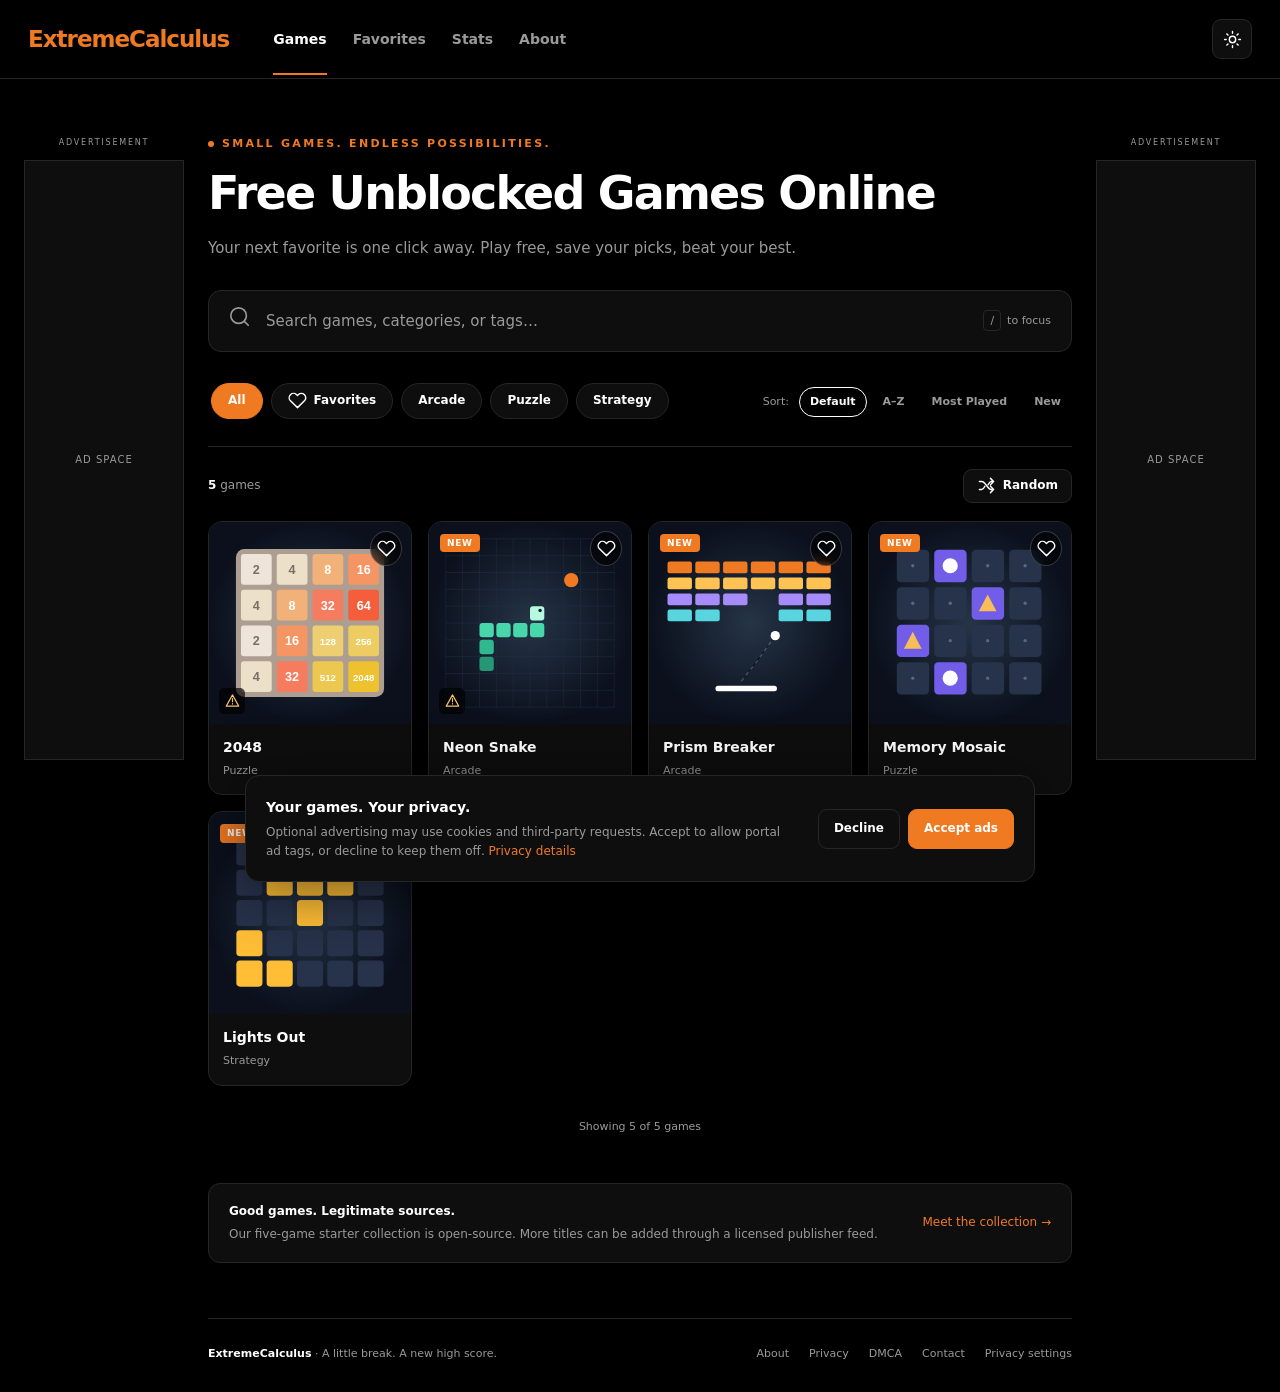
==== index.html @ 05b3d7cf "Build ExtremeCalculus static games portal" ====
<!doctype html>
<html lang="en"><head><meta charset="utf-8"><meta name="viewport" content="width=device-width, initial-scale=1"><meta name="theme-color" content="#000000"><title>ExtremeCalculus — Free HTML5 Games</title><meta name="description" content="Play free, licensed HTML5 games. Discover puzzles and arcade games, save favorites, and track your own stats on ExtremeCalculus."><meta property="og:type" content="website"><meta property="og:site_name" content="ExtremeCalculus"><meta property="og:title" content="ExtremeCalculus — Free HTML5 Games"><meta property="og:description" content="Play free, licensed HTML5 games. Discover puzzles and arcade games, save favorites, and track your own stats on ExtremeCalculus."><meta property="og:url" content="https://allegendpl.github.io/Homeworkcalculusextreme/index.html"><meta property="og:image" content="https://allegendpl.github.io/Homeworkcalculusextreme/icons/icon-512.png"><link rel="canonical" href="https://allegendpl.github.io/Homeworkcalculusextreme/index.html"><link rel="icon" href="icons/icon.svg" type="image/svg+xml"><link rel="apple-touch-icon" href="icons/icon-192.png"><link rel="manifest" href="manifest.json"><link rel="stylesheet" href="css/style.css"><script src="js/app.js" defer></script><script src="js/ads.js" defer></script></head>
<body data-page="home"><a class="skip-link" href="#main">Skip to content</a>
<header class="topbar"><div class="topbar-inner"><a class="logo" href="index.html">ExtremeCalculus</a><nav class="nav" aria-label="Main navigation"><a data-nav="games" href="index.html">Games</a><a href="index.html#favorites">Favorites</a><a data-nav="stats" href="stats.html">Stats</a><a data-nav="about" href="about.html">About</a></nav><div class="top-actions"><button id="theme-toggle" class="icon-button" aria-label="Switch to light theme"></button><button id="install-button" class="outline" data-icon="down" hidden>Install</button></div></div></header><div class="site-layout"><aside class="ad-rail" aria-label="Left advertising"><div class="ad-sticky"><span class="ad-label">ADVERTISEMENT</span><div class="ad-slot" data-slot="left"></div></div></aside><main id="main" class="content"><section class="hero"><p class="eyebrow"><span class="status-dot"></span> Small games. Endless possibilities.</p><h1>Free Unblocked Games Online</h1><p>Your next favorite is one click away. Play free, save your picks, beat your best.</p></section>
<label class="search-box" for="search"><span data-icon="search"></span><span class="sr-only">Search games by title, category, or tags</span><input id="search" type="search" placeholder="Search games, categories, or tags…" autocomplete="off"><span class="search-hint"><kbd>/</kbd> to focus</span></label>
<div class="filters"><div class="category-wrap"><div id="categories" class="category-pills" role="group" aria-label="Filter by category"><button class="pill" data-category="All" aria-pressed="true">All</button><button class="pill" data-category="Favorites" aria-pressed="false" data-icon="heart">Favorites</button></div></div><div id="sorts" class="sort-pills" role="group" aria-label="Sort games"><span>Sort:</span><button data-sort="default" aria-pressed="true">Default</button><button data-sort="az" aria-pressed="false">A–Z</button><button data-sort="played" aria-pressed="false">Most Played</button><button data-sort="new" aria-pressed="false">New</button></div></div><aside class="mobile-ad" aria-label="Mobile advertising"><span class="ad-label">ADVERTISEMENT</span><div class="ad-slot" data-slot="mobile"></div></aside>
<div class="grid-toolbar"><p id="game-count" role="status" aria-live="polite">Loading games…</p><button id="random-button" class="random-button" data-icon="shuffle" disabled>Random</button></div>
<section id="game-grid" class="game-grid" aria-label="Games"></section><p id="empty-state" class="empty-state" hidden></p><noscript><p class="empty-state">Enable JavaScript to browse the catalog and play. No account is required.</p></noscript><div class="load-more-wrap"><button id="load-more" data-icon="down" hidden>Load more</button><p id="grid-progress" role="status"></p></div>
<section class="catalog-note"><p><strong>Good games. Legitimate sources.</strong>Our five-game starter collection is open-source. More titles can be added through a licensed publisher feed.</p><a href="about.html">Meet the collection →</a></section><footer class="footer"><div><span class="footer-brand">ExtremeCalculus</span> <span>· A little break. A new high score.</span></div><nav class="footer-links" aria-label="Footer"><a href="about.html">About</a><a href="privacy.html">Privacy</a><a href="dmca.html">DMCA</a><a href="contact.html">Contact</a><button id="privacy-settings" class="privacy-button">Privacy settings</button></nav></footer></main><aside class="ad-rail" aria-label="Right advertising"><div class="ad-sticky"><span class="ad-label">ADVERTISEMENT</span><div class="ad-slot" data-slot="right"></div></div></aside></div>
</body></html>
---- css/style.css ----
:root{color-scheme:dark;--bg:#000;--card:#0e0e0e;--border:#262626;--text:#fff;--muted:#9a9a9a;--accent:#f07a22;--hover:#171717;font-family:Inter,system-ui,-apple-system,BlinkMacSystemFont,"Segoe UI",sans-serif}
:root[data-theme=light]{color-scheme:light;--bg:#fafafa;--card:#fff;--border:#d8d8d8;--text:#171717;--muted:#656565;--hover:#eee}*{box-sizing:border-box}body{margin:0;background:var(--bg);color:var(--text);font-size:14px;line-height:1.6}a{color:inherit;text-decoration:none}button,input{font:inherit}button,.button{cursor:pointer;min-height:40px;border:1px solid var(--border);border-radius:9px;background:var(--card);color:var(--text);padding:9px 15px;display:inline-flex;align-items:center;justify-content:center;gap:7px;font-weight:550}button:hover,.button:hover{background:var(--hover);border-color:var(--muted)}button:disabled{opacity:.45;cursor:default}a:focus-visible,button:focus-visible,input:focus-visible,[tabindex]:focus-visible{outline:3px solid var(--accent);outline-offset:4px}[hidden]{display:none!important}.muted{color:var(--muted)}.accent{color:var(--accent)}.primary{background:var(--accent);border-color:var(--accent);color:#fff}.primary:hover{background:#c96118;border-color:#c96118}.outline{color:var(--accent);border-color:var(--accent);background:transparent}.icon{width:19px;height:19px;flex-shrink:0;fill:none;stroke:currentColor;stroke-width:1.8;stroke-linecap:round;stroke-linejoin:round}.icon-button{width:40px;padding:9px}.skip-link{position:fixed;top:-80px;left:16px;z-index:100;background:var(--accent);padding:12px}.skip-link:focus{top:8px}.topbar{border-bottom:1px solid var(--border)}.topbar-inner{max-width:1480px;margin:auto;min-height:78px;display:flex;align-items:center;gap:44px;padding:15px 28px}.logo{color:var(--accent);font-size:23px;font-weight:850;letter-spacing:-1px;white-space:nowrap}.nav{display:flex;gap:26px}.nav a{color:var(--muted);font-weight:550}.nav a:hover,.nav a[aria-current=page]{color:var(--text)}.nav a[aria-current=page]{position:relative}.nav a[aria-current=page]:after{content:"";position:absolute;height:2px;background:var(--accent);left:0;right:0;bottom:-25px}.top-actions{margin-left:auto;display:flex;gap:12px}.site-layout{max-width:1500px;margin:auto;display:grid;grid-template-columns:minmax(0,1100px);justify-content:center;gap:24px;padding:0 28px}.content{min-width:0;padding-top:56px}.hero .eyebrow{color:var(--accent);text-transform:uppercase;letter-spacing:2.3px;font-size:11px;font-weight:700;margin:0 0 15px;display:flex;align-items:center;gap:8px}.status-dot{width:6px;height:6px;border-radius:50%;background:var(--accent)}h1{font-size:clamp(30px,4vw,46px);line-height:1.13;letter-spacing:-1.8px;margin:0 0 16px;font-weight:800}.hero p{font-size:15px;color:var(--muted);margin:0}h2{font-size:22px;letter-spacing:-.6px;line-height:1.3}h3{font-size:17px}.search-box{position:relative;display:flex;align-items:center;gap:13px;background:var(--card);border:1px solid var(--border);border-radius:13px;padding:0 20px;margin:30px 0 28px;height:62px}.search-box:focus-within{border-color:var(--accent);box-shadow:0 0 0 2px #f07a221a}.search-box .icon{color:var(--muted);width:22px;height:22px}.search-box input{width:100%;min-width:0;background:none;border:0;color:var(--text);outline:none;font-size:15px;height:100%}.search-box input:focus-visible{outline:none}.search-box input::placeholder{color:var(--muted)}.search-hint{display:flex;align-items:center;gap:6px;color:var(--muted);white-space:nowrap;font-size:11px}kbd{font:inherit;border:1px solid var(--border);border-radius:4px;padding:1px 6px}.filters{display:flex;align-items:center;gap:20px;min-width:0;border-bottom:1px solid var(--border);padding-bottom:22px}.category-wrap{position:relative;flex:1;min-width:0}.category-wrap:after{content:"";pointer-events:none;position:absolute;right:0;top:0;bottom:0;width:26px;background:linear-gradient(90deg,transparent,var(--bg))}.category-pills{display:flex;gap:8px;overflow-x:auto;scrollbar-width:thin;padding:3px 26px 5px 3px;white-space:nowrap}.pill{border-radius:30px;padding:7px 16px;min-height:36px;font-size:12px;flex-shrink:0}.pill[aria-pressed=true]{background:var(--accent);border-color:var(--accent);color:#fff}.sort-pills{display:flex;align-items:center;gap:5px;white-space:nowrap;font-size:11px}.sort-pills span{color:var(--muted);margin-right:5px}.sort-pills button{background:transparent;border-radius:20px;padding:5px 10px;min-height:30px;border-color:transparent;color:var(--muted);font-size:11px}.sort-pills button[aria-pressed=true]{border-color:var(--text);color:var(--text)}.grid-toolbar{display:flex;align-items:center;justify-content:space-between;margin:22px 0 18px}.grid-toolbar p{margin:0;color:var(--muted);font-size:12px}.grid-toolbar strong{color:var(--text)}.random-button{font-size:12px;min-height:34px;padding:6px 13px}.game-grid{display:grid;grid-template-columns:repeat(auto-fill,minmax(170px,1fr));gap:18px}.game-card{position:relative;min-width:0;border:1px solid var(--border);border-radius:14px;overflow:hidden;background:var(--card);transition:transform .18s,border-color .18s;isolation:isolate}.game-card:hover{border-color:var(--accent);transform:translateY(-4px)}.card-link{display:block}.thumb{position:relative;aspect-ratio:1;overflow:hidden;background:#151515;display:flex;align-items:center;justify-content:center}.thumb img{display:block;width:100%;height:100%;object-fit:cover;transition:transform .3s}.game-card:hover img{transform:scale(1.04)}.placeholder{padding:18px;color:#9a9a9a;text-align:center;font-weight:650}.card-info{padding:13px 14px 15px}.card-title{font-size:14px;font-weight:700;margin:0;white-space:nowrap;text-overflow:ellipsis;overflow:hidden;line-height:1.5}.card-category{font-size:11px;color:var(--muted);margin:4px 0 0}.favorite-heart{position:absolute;right:9px;top:9px;width:32px;min-height:32px;padding:7px;border:1px solid #ffffff35;background:#0009;backdrop-filter:blur(6px);border-radius:50%;color:#fff;z-index:2}.favorite-heart:hover{background:#000c;border-color:var(--accent)}.favorite-heart[aria-pressed=true]{color:var(--accent)}.favorite-heart[aria-pressed=true] .icon{fill:currentColor}.badge{position:absolute;top:12px;left:11px;z-index:1;background:var(--accent);padding:3px 7px;font-size:9px;line-height:1.4;letter-spacing:.7px;font-weight:800;border-radius:4px;color:#fff}.warning{position:absolute;left:10px;bottom:10px;z-index:2;display:flex;align-items:center;justify-content:center;background:#000a;border-radius:5px;width:26px;height:26px;color:#f5c36d}.warning .icon{width:15px;height:15px}.tooltip{display:none;position:absolute;left:0;bottom:32px;width:160px;padding:7px 10px;font-size:11px;background:#1b1b1b;color:#fff;border:1px solid #555;border-radius:6px}.warning:hover .tooltip,.warning:focus .tooltip{display:block}.load-more-wrap{display:flex;justify-content:center;flex-direction:column;align-items:center;gap:12px;margin:32px 0 48px}.load-more-wrap p{font-size:11px;color:var(--muted);margin:0}.load-more-wrap button{padding:10px 28px}.empty-state{padding:45px 20px;text-align:center;border:1px dashed var(--border);border-radius:14px;color:var(--muted)}.error-state{color:#ffb28a}.catalog-note{display:flex;align-items:center;justify-content:space-between;gap:16px;border:1px solid var(--border);border-radius:12px;padding:18px 20px;margin-top:35px;background:var(--card)}.catalog-note p{margin:0;color:var(--muted);font-size:12px}.catalog-note strong{color:var(--text);display:block;margin-bottom:3px}.catalog-note a{color:var(--accent);font-size:12px;white-space:nowrap}.ad-rail{display:none;align-self:stretch;padding-top:58px}.ad-sticky{position:sticky;top:24px}.ad-label{display:block;text-align:center;color:var(--muted);font-size:8px;letter-spacing:1.8px;margin-bottom:10px}.ad-slot{border:1px solid var(--border);background:var(--card);overflow:hidden}.ad-slot[data-slot=left],.ad-slot[data-slot=right]{width:160px;height:600px}.mobile-ad{margin:28px auto 0;width:320px}.ad-slot[data-slot=mobile]{width:320px;height:100px}.ad-empty{height:100%;display:flex;align-items:center;justify-content:center;color:var(--muted);font-size:10px;letter-spacing:1px}.footer{max-width:1100px;border-top:1px solid var(--border);margin:55px auto 0;padding:26px 0 30px;display:flex;align-items:center;justify-content:space-between;gap:18px;color:var(--muted);font-size:11px}.footer-links{display:flex;flex-wrap:wrap;gap:20px}.footer a:hover{color:var(--accent)}.footer-brand{font-weight:700;color:var(--text)}.consent-banner{position:fixed;z-index:20;bottom:18px;left:50%;transform:translateX(-50%);width:calc(100% - 32px);max-width:790px;background:var(--card);border:1px solid var(--border);box-shadow:0 10px 60px #0008;border-radius:14px;padding:20px;display:flex;align-items:center;gap:24px}.consent-copy{flex:1}.consent-copy p{font-size:12px;color:var(--muted);margin:4px 0 0}.consent-copy a{color:var(--accent)}.consent-actions{display:flex;gap:8px}.consent-actions button{white-space:nowrap;font-size:12px}.toast{position:fixed;z-index:30;bottom:24px;right:24px;max-width:calc(100% - 48px);background:var(--card);border:1px solid var(--accent);border-radius:10px;padding:12px 20px;box-shadow:0 10px 30px #0008}.page-width{max-width:1100px;margin:auto;padding:50px 28px 0}.prose{max-width:760px}.prose h1{margin-bottom:25px}.prose p,.prose li{color:var(--muted);font-size:15px}.prose h2{margin-top:32px}.prose a,.credit a{color:var(--accent);text-decoration:underline;text-underline-offset:3px}.prose ul{padding-left:22px}.game-heading{display:flex;justify-content:space-between;align-items:center;gap:14px;margin:18px 0 24px}.game-heading h1{font-size:32px;letter-spacing:-1px;margin:0}.game-heading p{color:var(--muted);font-size:12px;margin:7px 0 0}.back-link{display:inline-flex;align-items:center;gap:8px;color:var(--muted);font-size:12px}.game-actions{display:flex;gap:8px;flex-wrap:wrap}.game-actions button{font-size:12px}.game-actions button[aria-pressed=true]{color:var(--accent);border-color:var(--accent)}.player-frame{border:1px solid var(--border);border-radius:14px;overflow:hidden;background:#080808;position:relative;height:680px;min-height:440px;display:flex;align-items:center;justify-content:center}.player-frame iframe{width:100%;height:100%;border:0;display:block}.player-frame:fullscreen{height:100vh;max-height:none;border-radius:0}.player-gate{max-width:460px;padding:30px;text-align:center}.player-gate img{width:100px;height:100px;border-radius:14px;object-fit:cover;margin-bottom:12px}.player-gate h2{margin:0 0 10px}.player-gate p{color:var(--muted);font-size:13px}.player-help{font-size:12px;color:var(--muted);display:flex;justify-content:space-between;gap:15px;margin:14px 0 26px}.player-help a{color:var(--accent)}.game-details{display:grid;grid-template-columns:1.3fr 1fr;gap:28px;border-bottom:1px solid var(--border);padding-bottom:24px}.game-details h2{font-size:16px;margin:0 0 9px}.game-details p{font-size:13px;color:var(--muted);margin:0 0 12px}.credit{border-top:1px solid var(--border);padding-top:12px;font-size:11px}.related-heading{display:flex;align-items:center;justify-content:space-between;margin:30px 0 18px}.related-heading h2{margin:0;font-size:20px}.related-heading a{font-size:12px;color:var(--accent)}.stats-summary{display:grid;grid-template-columns:repeat(3,1fr);gap:18px;margin:30px 0}.stat-card{background:var(--card);border:1px solid var(--border);border-radius:14px;padding:24px}.stat-card strong{font-size:36px;display:block;color:var(--accent);line-height:1.3}.stat-card span{font-size:12px;color:var(--muted)}.stats-list{list-style:none;padding:0}.stats-list li{display:flex;align-items:center;gap:14px;padding:12px 0;border-bottom:1px solid var(--border)}.stats-list img{width:54px;height:54px;border-radius:9px;object-fit:cover}.stats-list a{font-weight:650}.stats-list span{margin-left:auto;color:var(--muted);font-size:12px}.settings-row{margin-top:34px;display:flex;gap:12px;align-items:center;flex-wrap:wrap}.settings-row p{color:var(--muted);font-size:12px}.not-found{text-align:center;padding:90px 20px}.not-found .huge{font-size:110px;color:var(--accent);font-weight:900;letter-spacing:-6px}.sr-only{position:absolute;width:1px;height:1px;padding:0;margin:-1px;overflow:hidden;clip:rect(0,0,0,0);white-space:nowrap;border:0}
@media(min-width:1280px){.site-layout{grid-template-columns:160px minmax(0,1100px) 160px;gap:24px;padding:0 24px}.ad-rail{display:block}.mobile-ad{display:none}.game-grid{gap:16px}}
@media(min-width:1840px){.site-layout{max-width:1780px;grid-template-columns:300px minmax(0,1100px) 300px}.ad-slot[data-slot=left],.ad-slot[data-slot=right]{width:300px}}
@media(max-width:1050px){.filters{flex-wrap:wrap;gap:12px}.category-wrap{flex-basis:100%;width:100%}.sort-pills{margin-left:auto}.topbar-inner{gap:30px}.nav{gap:20px}}
@media(max-width:600px){.topbar-inner{padding:14px 18px;flex-wrap:wrap;gap:12px;min-height:100px}.logo{font-size:21px}.top-actions{order:1;gap:7px}.nav{order:2;width:100%;gap:26px;font-size:12px;padding-top:6px}.nav a[aria-current=page]:after{bottom:-14px}.site-layout{padding:0 18px}.content{padding-top:32px}h1{letter-spacing:-1.2px}.hero p{font-size:13px;max-width:300px}.hero .eyebrow{font-size:9px;letter-spacing:1.7px}.search-box{height:54px;padding:0 13px;margin:24px 0 19px}.search-hint{display:none}.search-box input{font-size:13px}.game-grid{grid-template-columns:repeat(2,minmax(0,1fr));gap:12px}.card-info{padding:11px 12px}.card-title{font-size:13px}.pill{font-size:11px;padding:6px 13px}.sort-pills{margin-left:0}.filters{padding-bottom:16px}.catalog-note{padding:16px;align-items:flex-start;flex-direction:column;gap:10px}.footer{flex-direction:column;align-items:flex-start;margin-top:35px}.footer-links{gap:16px}.consent-banner{align-items:flex-start;flex-direction:column;gap:14px;bottom:10px}.consent-actions{width:100%}.consent-actions button{flex:1}.page-width{padding:32px 18px 0}.stats-summary{gap:10px}.stat-card{padding:15px 10px}.stat-card strong{font-size:27px}.stat-card span{font-size:10px}.game-heading{flex-direction:column;align-items:flex-start}.player-frame{height:650px;min-height:400px}.game-details{grid-template-columns:1fr;gap:18px}.player-help{flex-direction:column;gap:8px}.game-heading h1{font-size:29px}.game-actions{width:100%}.game-actions button{flex:1}.top-actions .outline{padding:7px 11px;font-size:12px}}
@media(prefers-reduced-motion:reduce){*,*:before,*:after{transition:none!important;animation:none!important;scroll-behavior:auto!important}.game-card:hover,.game-card:hover img{transform:none}}
.privacy-button{padding:0;border:0;min-height:0;border-radius:0;background:none;color:var(--muted);font-size:11px;font-weight:400}.privacy-button:hover{color:var(--accent);background:none}.game-heading+.mobile-ad{margin:0 auto 24px}
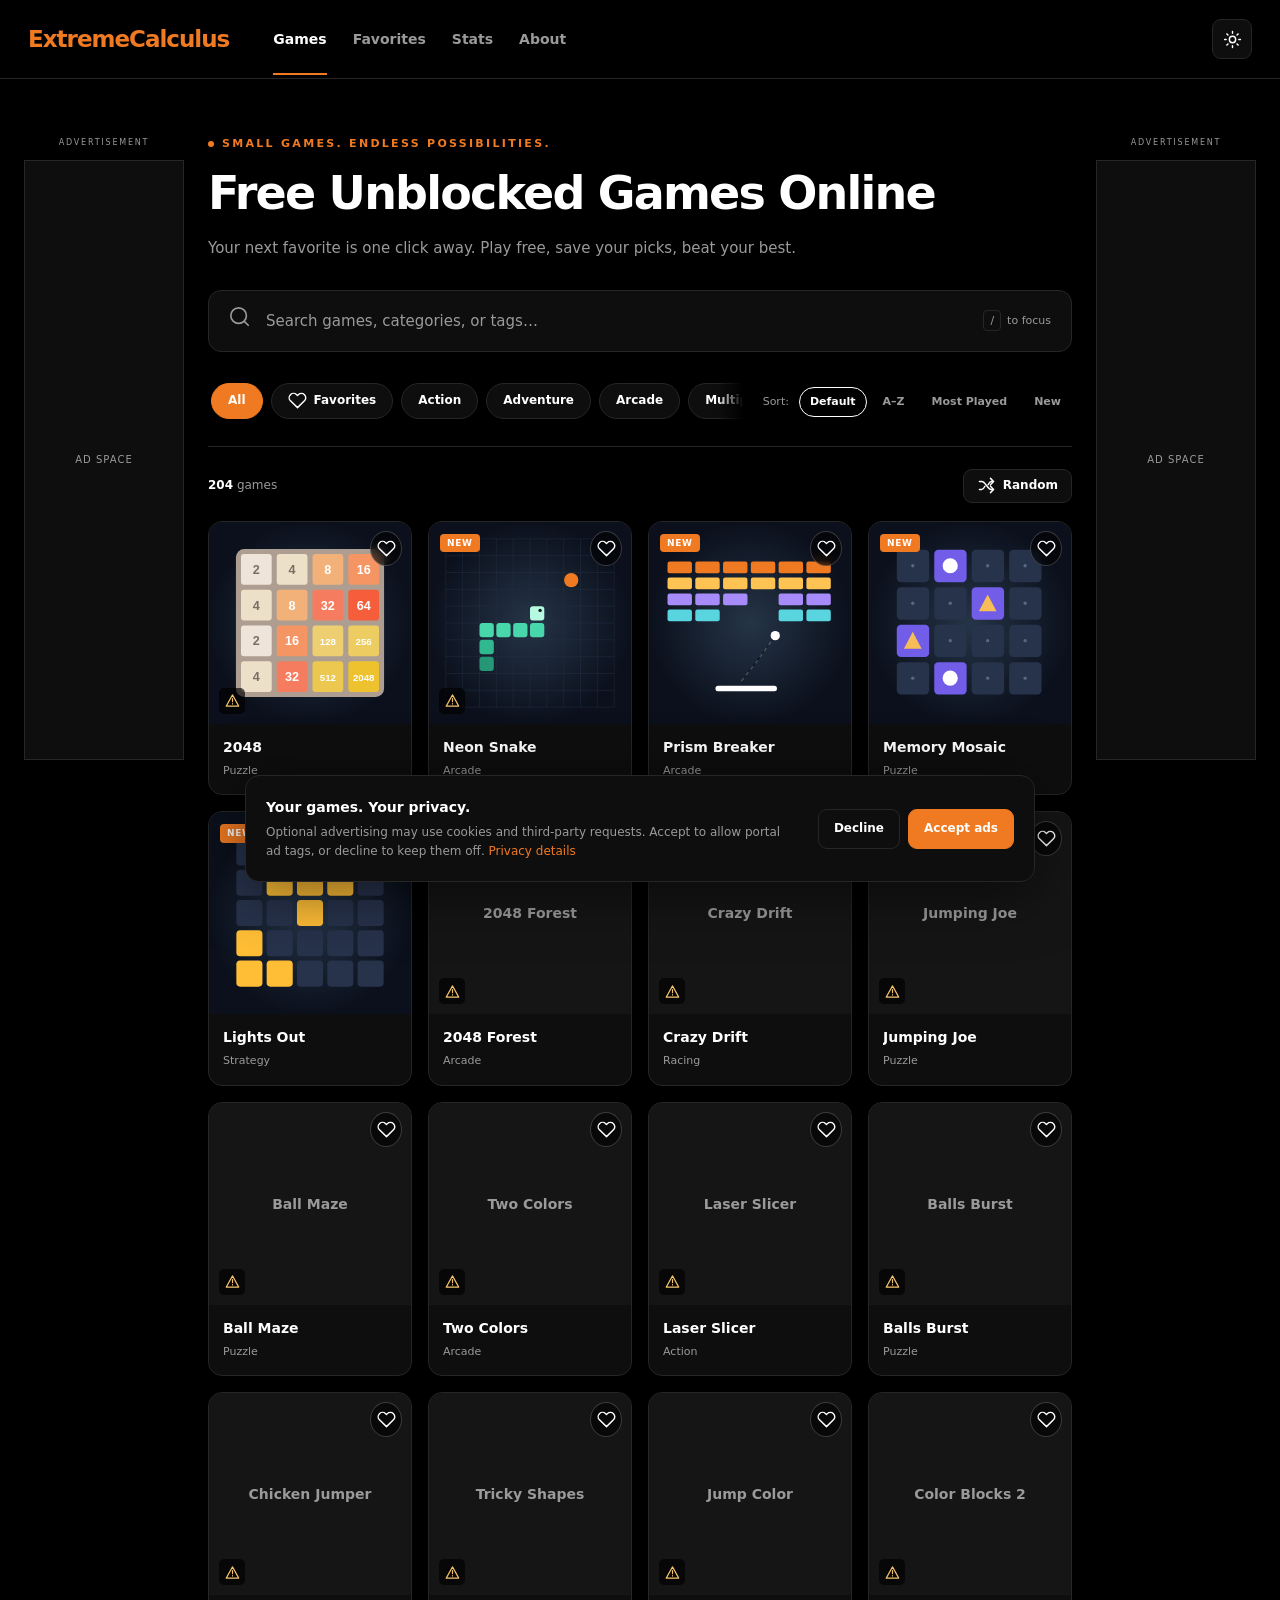
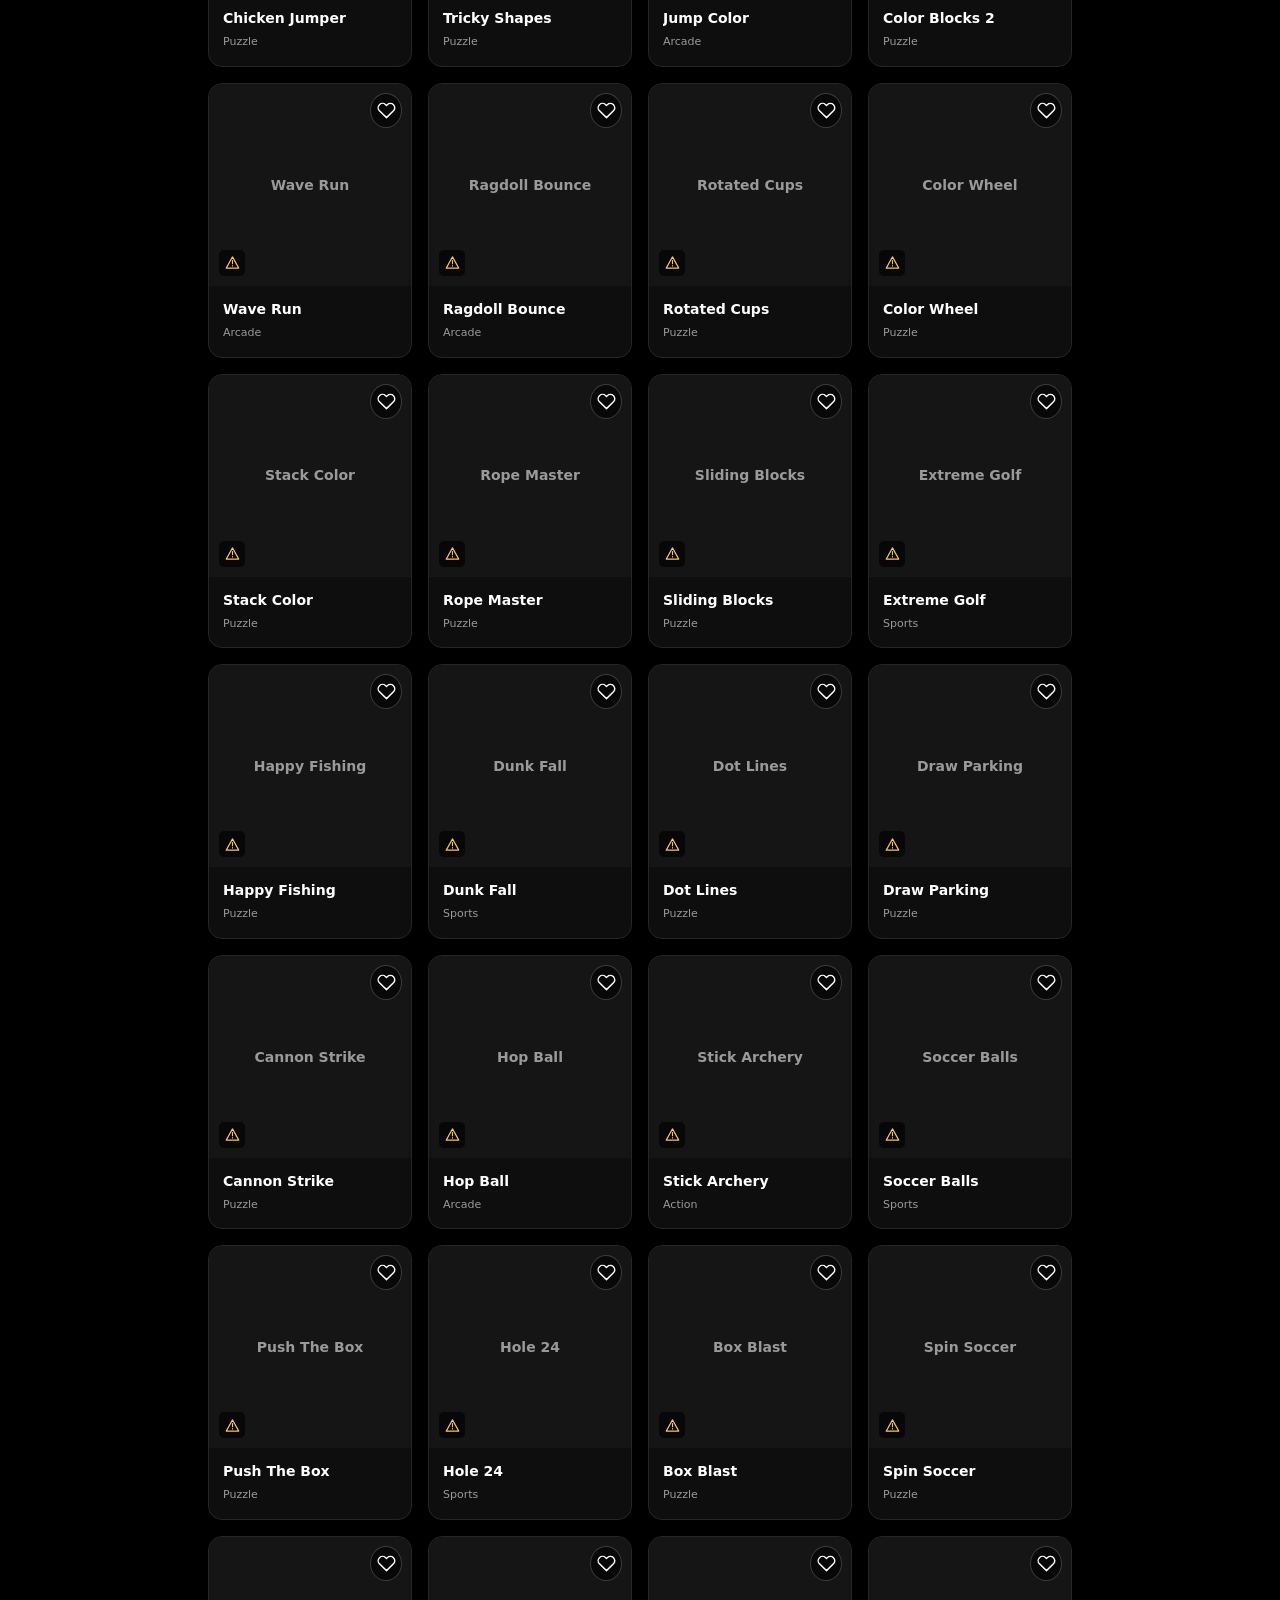
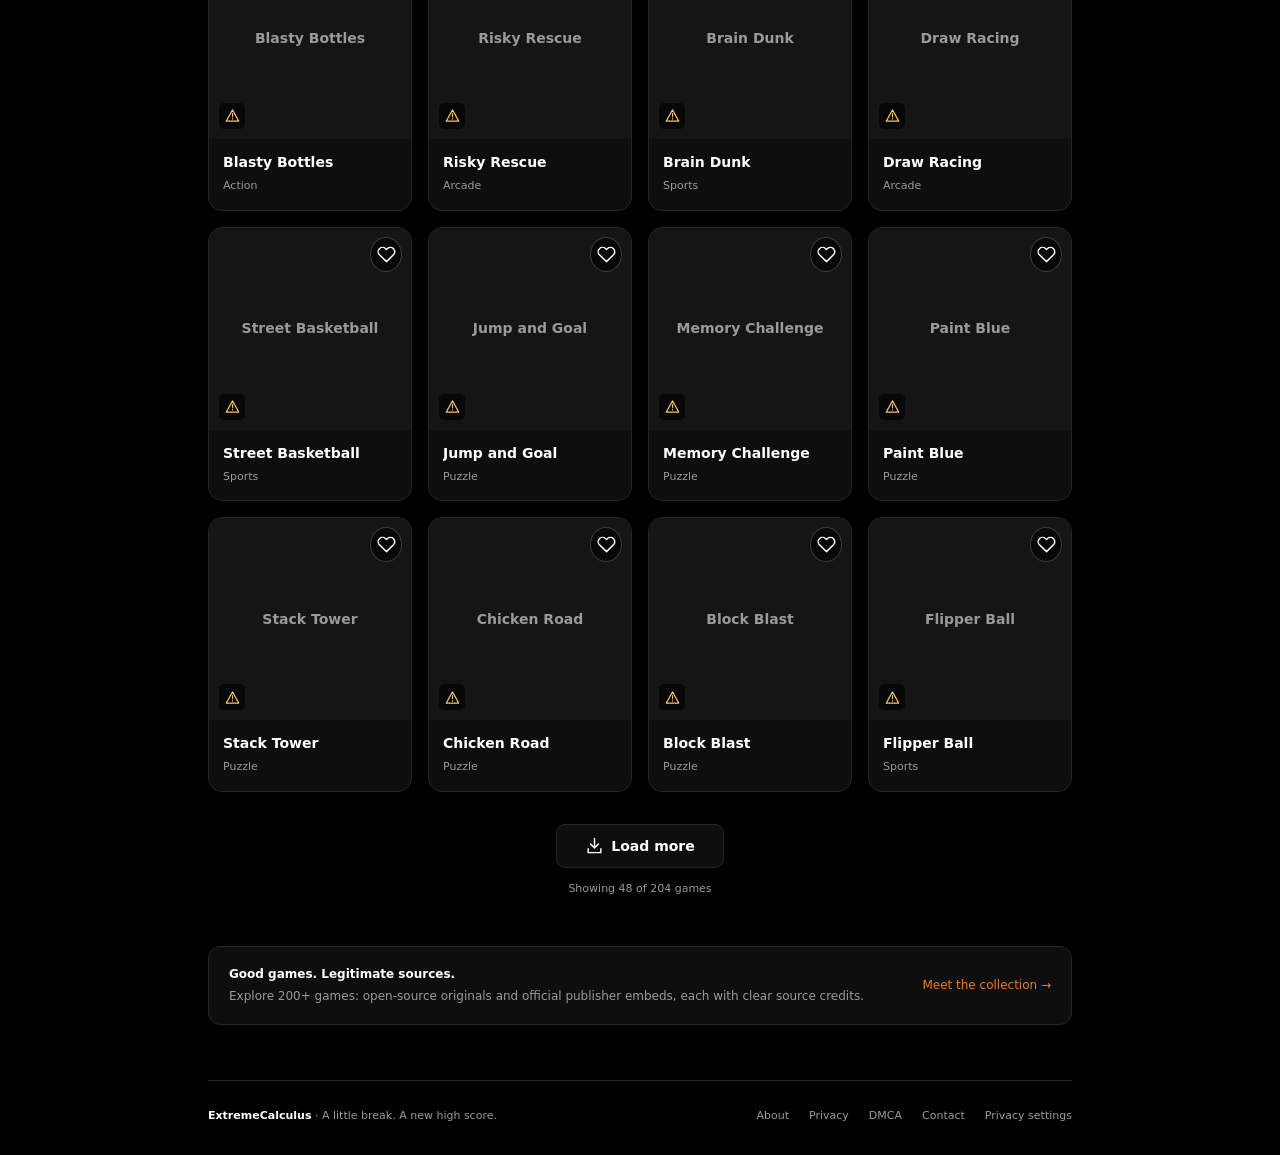
==== commit a28d91d3: "Expand ExtremeCalculus to 204 curated publisher games" ====
--- a/index.html
+++ b/index.html
@@ -6,5 +6,5 @@
 <div class="filters"><div class="category-wrap"><div id="categories" class="category-pills" role="group" aria-label="Filter by category"><button class="pill" data-category="All" aria-pressed="true">All</button><button class="pill" data-category="Favorites" aria-pressed="false" data-icon="heart">Favorites</button></div></div><div id="sorts" class="sort-pills" role="group" aria-label="Sort games"><span>Sort:</span><button data-sort="default" aria-pressed="true">Default</button><button data-sort="az" aria-pressed="false">A–Z</button><button data-sort="played" aria-pressed="false">Most Played</button><button data-sort="new" aria-pressed="false">New</button></div></div><aside class="mobile-ad" aria-label="Mobile advertising"><span class="ad-label">ADVERTISEMENT</span><div class="ad-slot" data-slot="mobile"></div></aside>
 <div class="grid-toolbar"><p id="game-count" role="status" aria-live="polite">Loading games…</p><button id="random-button" class="random-button" data-icon="shuffle" disabled>Random</button></div>
 <section id="game-grid" class="game-grid" aria-label="Games"></section><p id="empty-state" class="empty-state" hidden></p><noscript><p class="empty-state">Enable JavaScript to browse the catalog and play. No account is required.</p></noscript><div class="load-more-wrap"><button id="load-more" data-icon="down" hidden>Load more</button><p id="grid-progress" role="status"></p></div>
-<section class="catalog-note"><p><strong>Good games. Legitimate sources.</strong>Our five-game starter collection is open-source. More titles can be added through a licensed publisher feed.</p><a href="about.html">Meet the collection →</a></section><footer class="footer"><div><span class="footer-brand">ExtremeCalculus</span> <span>· A little break. A new high score.</span></div><nav class="footer-links" aria-label="Footer"><a href="about.html">About</a><a href="privacy.html">Privacy</a><a href="dmca.html">DMCA</a><a href="contact.html">Contact</a><button id="privacy-settings" class="privacy-button">Privacy settings</button></nav></footer></main><aside class="ad-rail" aria-label="Right advertising"><div class="ad-sticky"><span class="ad-label">ADVERTISEMENT</span><div class="ad-slot" data-slot="right"></div></div></aside></div>
+<section class="catalog-note"><p><strong>Good games. Legitimate sources.</strong>Explore 200+ games: open-source originals and official publisher embeds, each with clear source credits.</p><a href="about.html">Meet the collection →</a></section><footer class="footer"><div><span class="footer-brand">ExtremeCalculus</span> <span>· A little break. A new high score.</span></div><nav class="footer-links" aria-label="Footer"><a href="about.html">About</a><a href="privacy.html">Privacy</a><a href="dmca.html">DMCA</a><a href="contact.html">Contact</a><button id="privacy-settings" class="privacy-button">Privacy settings</button></nav></footer></main><aside class="ad-rail" aria-label="Right advertising"><div class="ad-sticky"><span class="ad-label">ADVERTISEMENT</span><div class="ad-slot" data-slot="right"></div></div></aside></div>
 </body></html>
